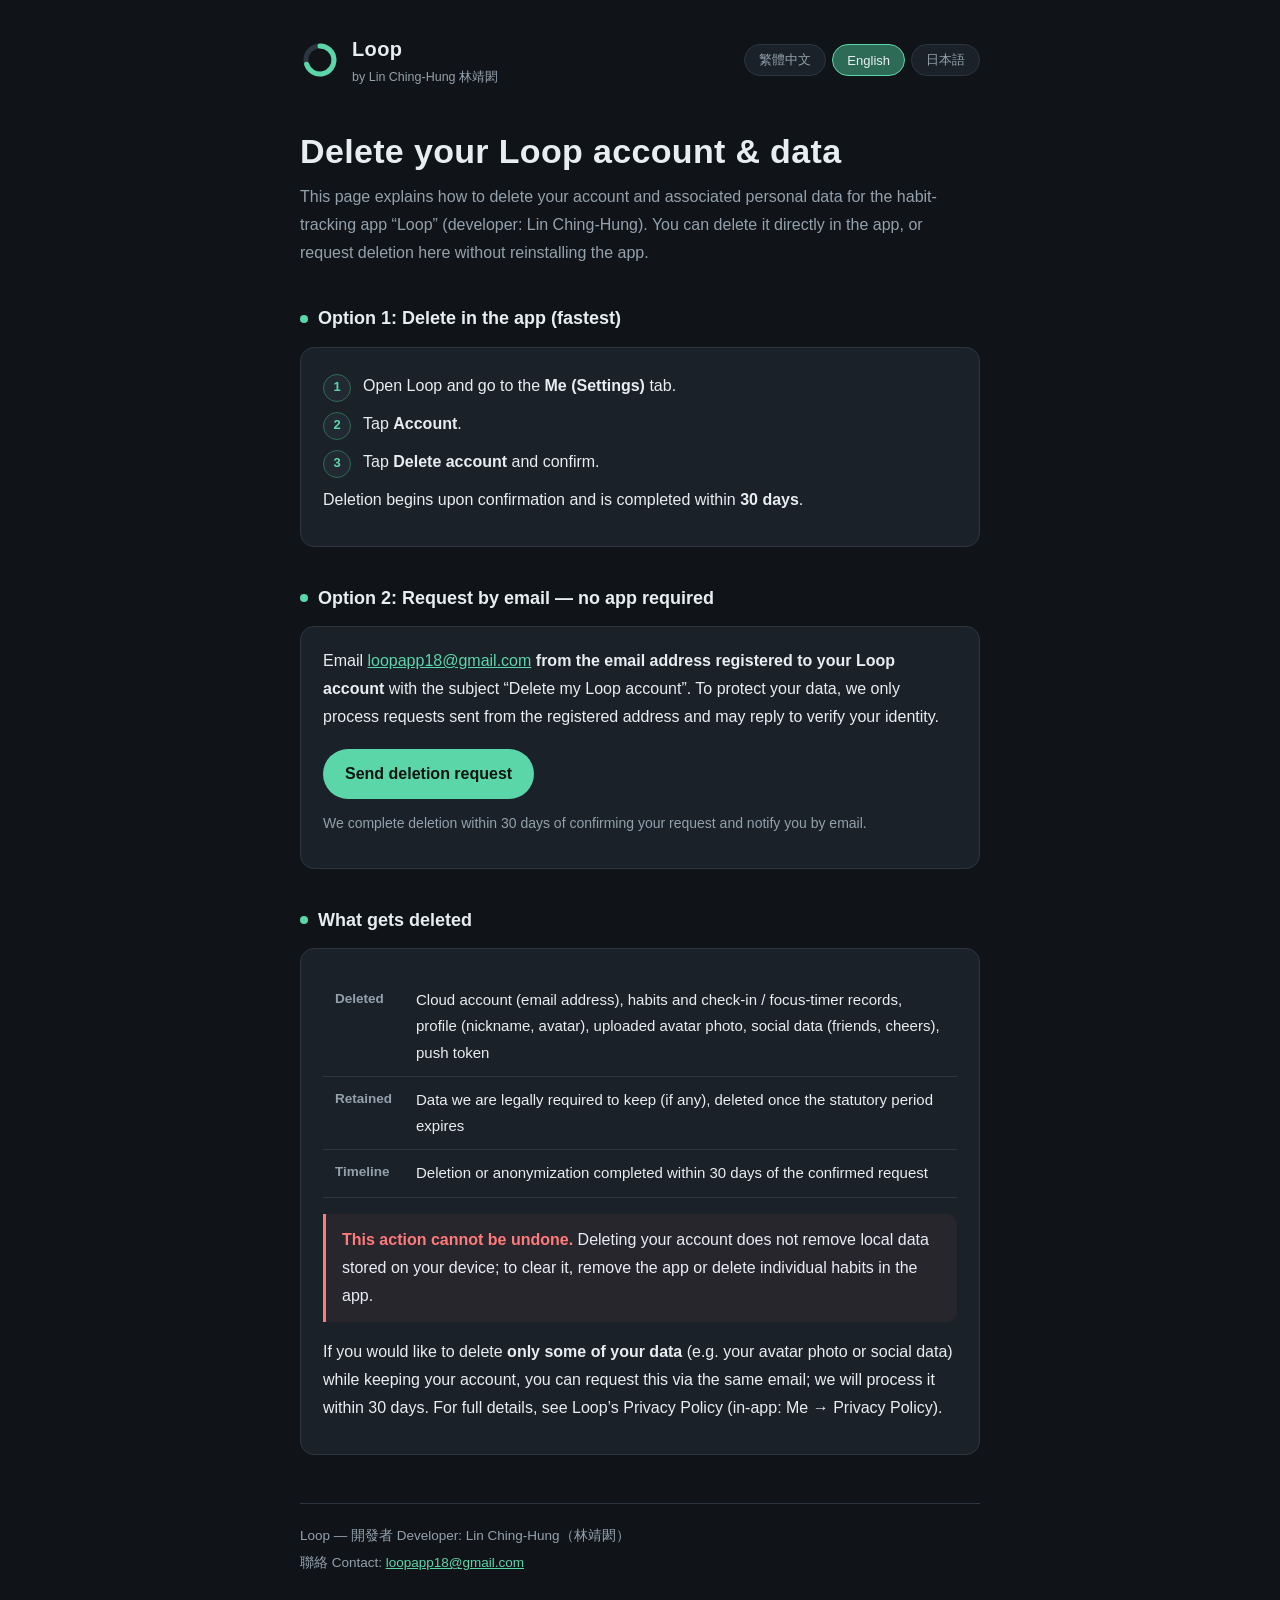
==== delete-account.html @ 4a1a557f "Add files via upload" ====
<!DOCTYPE html>
<html lang="zh-Hant">
<head>
<meta charset="UTF-8">
<meta name="viewport" content="width=device-width, initial-scale=1.0">
<title>Loop — 帳號與資料刪除 / Account &amp; Data Deletion</title>
<meta name="description" content="如何刪除你的 Loop 帳號與個人資料。How to delete your Loop account and data.">
<style>
  :root{
    --bg:#101418; --surface:#1a2128; --surface-2:#212a33;
    --text:#e8edf2; --muted:#93a1ad; --line:#2c3640;
    --accent:#5bd6a9; --accent-dim:#2e6b56; --danger:#ff7a7a;
    --radius:14px;
  }
  *{box-sizing:border-box;margin:0;padding:0}
  html{scroll-behavior:smooth}
  @media (prefers-reduced-motion:reduce){html{scroll-behavior:auto}}
  body{
    background:var(--bg); color:var(--text);
    font-family:-apple-system,BlinkMacSystemFont,"Segoe UI","Noto Sans TC","Noto Sans JP","PingFang TC","Hiragino Sans",Roboto,sans-serif;
    line-height:1.75; font-size:16px;
  }
  .wrap{max-width:720px;margin:0 auto;padding:32px 20px 64px}
  header.site{display:flex;align-items:center;justify-content:space-between;gap:16px;margin-bottom:40px;flex-wrap:wrap}
  .brand{display:flex;align-items:center;gap:12px}
  .brand svg{display:block}
  .brand .name{font-weight:700;font-size:20px;letter-spacing:.02em}
  .brand .by{font-size:12.5px;color:var(--muted)}
  .lang{display:flex;gap:6px}
  .lang button{
    background:var(--surface);color:var(--muted);border:1px solid var(--line);
    border-radius:999px;padding:6px 14px;font-size:13px;cursor:pointer;font-family:inherit;
  }
  .lang button[aria-pressed="true"]{background:var(--accent-dim);color:var(--text);border-color:var(--accent)}
  .lang button:focus-visible{outline:2px solid var(--accent);outline-offset:2px}

  h1{font-size:clamp(26px,5vw,34px);line-height:1.3;margin-bottom:10px;letter-spacing:.01em}
  .lede{color:var(--muted);margin-bottom:32px}
  h2{font-size:18px;margin:36px 0 12px;display:flex;align-items:center;gap:10px}
  h2 .tick{width:8px;height:8px;border-radius:50%;background:var(--accent);flex:none}
  p{margin-bottom:12px}
  .card{background:var(--surface);border:1px solid var(--line);border-radius:var(--radius);padding:20px 22px;margin-bottom:16px}
  ol.steps{list-style:none;counter-reset:s;margin:4px 0}
  ol.steps li{counter-increment:s;position:relative;padding-left:40px;margin-bottom:10px}
  ol.steps li::before{
    content:counter(s);position:absolute;left:0;top:2px;width:26px;height:26px;border-radius:50%;
    background:var(--surface-2);border:1px solid var(--accent-dim);color:var(--accent);
    font-size:13px;font-weight:700;display:flex;align-items:center;justify-content:center;
  }
  ul.plain{list-style:none}
  ul.plain li{padding-left:22px;position:relative;margin-bottom:8px}
  ul.plain li::before{content:"";position:absolute;left:4px;top:.72em;width:7px;height:7px;border-radius:50%;background:var(--accent-dim)}
  .danger-note{border-left:3px solid var(--danger);background:rgba(255,122,122,.06);padding:12px 16px;border-radius:0 10px 10px 0;margin:16px 0;color:var(--text)}
  .danger-note strong{color:var(--danger)}
  a{color:var(--accent)}
  a.btn{
    display:inline-block;background:var(--accent);color:#0c1411;text-decoration:none;font-weight:700;
    padding:11px 22px;border-radius:999px;margin-top:6px;
  }
  a.btn:focus-visible{outline:2px solid var(--text);outline-offset:2px}
  code{background:var(--surface-2);border:1px solid var(--line);border-radius:6px;padding:1px 7px;font-size:14px;font-family:ui-monospace,SFMono-Regular,Menlo,monospace}
  table{width:100%;border-collapse:collapse;margin:8px 0 4px;font-size:15px}
  th,td{text-align:left;padding:10px 12px;border-bottom:1px solid var(--line);vertical-align:top}
  th{color:var(--muted);font-weight:600;font-size:13.5px;white-space:nowrap}
  footer{margin-top:48px;padding-top:20px;border-top:1px solid var(--line);color:var(--muted);font-size:13.5px}
  footer p{margin-bottom:4px}
  section.i18n[hidden]{display:none}
</style>
</head>
<body>
<div class="wrap">

  <header class="site">
    <div class="brand">
      <!-- Loop ring mark: an open ring — the loop, released -->
      <svg width="40" height="40" viewBox="0 0 40 40" role="img" aria-label="Loop">
        <circle cx="20" cy="20" r="14" fill="none" stroke="#2c3640" stroke-width="5"/>
        <path d="M20 6 a14 14 0 1 1 -13.4 18.2" fill="none" stroke="#5bd6a9" stroke-width="5" stroke-linecap="round"/>
      </svg>
      <div>
        <div class="name">Loop</div>
        <div class="by">by Lin Ching-Hung 林靖閎</div>
      </div>
    </div>
    <nav class="lang" aria-label="Language">
      <button type="button" data-lang="zh" aria-pressed="true">繁體中文</button>
      <button type="button" data-lang="en" aria-pressed="false">English</button>
      <button type="button" data-lang="ja" aria-pressed="false">日本語</button>
    </nav>
  </header>

  <!-- ===================== 繁體中文 ===================== -->
  <section class="i18n" id="sec-zh" lang="zh-Hant">
    <h1>刪除你的 Loop 帳號與資料</h1>
    <p class="lede">本頁說明如何刪除習慣養成 App「Loop」（開發者：林靖閎）的帳號及相關個人資料。你可以在 App 內直接刪除，也可以不重新安裝 App、直接在本頁提出刪除請求。</p>

    <h2><span class="tick" aria-hidden="true"></span>方式一：在 App 內刪除（最快）</h2>
    <div class="card">
      <ol class="steps">
        <li>開啟 Loop，前往「<strong>我的（設定）</strong>」分頁。</li>
        <li>點選「<strong>帳號</strong>」。</li>
        <li>點選「<strong>刪除帳號</strong>」並依畫面確認。</li>
      </ol>
      <p>確認後即開始刪除程序，最遲於 <strong>30 天內</strong>完成。</p>
    </div>

    <h2><span class="tick" aria-hidden="true"></span>方式二：不需安裝 App，來信提出請求</h2>
    <div class="card">
      <p>請以你<strong>註冊 Loop 帳號時使用的電子郵件</strong>寄信至 <a href="mailto:loopapp18@gmail.com">loopapp18@gmail.com</a>，主旨註明「刪除 Loop 帳號」。為保護你的資料安全，我們僅受理由註冊信箱寄出的請求，必要時會回信與你確認身分。</p>
      <p><a class="btn" href="mailto:loopapp18@gmail.com?subject=%E5%88%AA%E9%99%A4%20Loop%20%E5%B8%B3%E8%99%9F">寄出刪除請求</a></p>
      <p style="color:var(--muted);font-size:14px;margin-top:10px">收到請求後，我們會於 30 天內完成刪除並回信通知你。</p>
    </div>

    <h2><span class="tick" aria-hidden="true"></span>會刪除哪些資料</h2>
    <div class="card">
      <table>
        <tr><th>刪除項目</th><td>雲端帳號（電子郵件）、習慣與打卡／專注計時紀錄、個人檔案（暱稱、頭像）、已上傳的頭像照片、好友關係與加油等社交資料、推播識別碼（push token）</td></tr>
        <tr><th>保留項目</th><td>法律要求保留之資料（如有），保留至法定期限屆滿後刪除</td></tr>
        <tr><th>處理期限</th><td>自確認請求起 30 天內完成刪除或匿名化</td></tr>
      </table>
      <div class="danger-note"><strong>此操作無法復原。</strong>刪除帳號不會移除你裝置上的本機資料；如需一併清除，請自行刪除 App 或在 App 內刪除個別習慣。</div>
      <p>若你只想刪除<strong>部分資料</strong>（例如頭像照片或社交資料）而保留帳號，也可透過上方信箱提出，我們會於 30 天內處理。詳細的資料處理方式請參閱 Loop 的《隱私權政策》（App 內「我的 → 隱私權政策」）。</p>
    </div>
  </section>

  <!-- ===================== English ===================== -->
  <section class="i18n" id="sec-en" lang="en" hidden>
    <h1>Delete your Loop account &amp; data</h1>
    <p class="lede">This page explains how to delete your account and associated personal data for the habit-tracking app “Loop” (developer: Lin Ching-Hung). You can delete it directly in the app, or request deletion here without reinstalling the app.</p>

    <h2><span class="tick" aria-hidden="true"></span>Option 1: Delete in the app (fastest)</h2>
    <div class="card">
      <ol class="steps">
        <li>Open Loop and go to the <strong>Me (Settings)</strong> tab.</li>
        <li>Tap <strong>Account</strong>.</li>
        <li>Tap <strong>Delete account</strong> and confirm.</li>
      </ol>
      <p>Deletion begins upon confirmation and is completed within <strong>30 days</strong>.</p>
    </div>

    <h2><span class="tick" aria-hidden="true"></span>Option 2: Request by email — no app required</h2>
    <div class="card">
      <p>Email <a href="mailto:loopapp18@gmail.com">loopapp18@gmail.com</a> <strong>from the email address registered to your Loop account</strong> with the subject “Delete my Loop account”. To protect your data, we only process requests sent from the registered address and may reply to verify your identity.</p>
      <p><a class="btn" href="mailto:loopapp18@gmail.com?subject=Delete%20my%20Loop%20account">Send deletion request</a></p>
      <p style="color:var(--muted);font-size:14px;margin-top:10px">We complete deletion within 30 days of confirming your request and notify you by email.</p>
    </div>

    <h2><span class="tick" aria-hidden="true"></span>What gets deleted</h2>
    <div class="card">
      <table>
        <tr><th>Deleted</th><td>Cloud account (email address), habits and check-in / focus-timer records, profile (nickname, avatar), uploaded avatar photo, social data (friends, cheers), push token</td></tr>
        <tr><th>Retained</th><td>Data we are legally required to keep (if any), deleted once the statutory period expires</td></tr>
        <tr><th>Timeline</th><td>Deletion or anonymization completed within 30 days of the confirmed request</td></tr>
      </table>
      <div class="danger-note"><strong>This action cannot be undone.</strong> Deleting your account does not remove local data stored on your device; to clear it, remove the app or delete individual habits in the app.</div>
      <p>If you would like to delete <strong>only some of your data</strong> (e.g. your avatar photo or social data) while keeping your account, you can request this via the same email; we will process it within 30 days. For full details, see Loop’s Privacy Policy (in-app: Me → Privacy Policy).</p>
    </div>
  </section>

  <!-- ===================== 日本語 ===================== -->
  <section class="i18n" id="sec-ja" lang="ja" hidden>
    <h1>Loop アカウントとデータの削除</h1>
    <p class="lede">本ページでは、習慣化アプリ「Loop」（開発者：林靖閎）のアカウントと関連する個人データの削除方法を説明します。アプリ内で直接削除できるほか、アプリを再インストールせずに本ページから削除を依頼することもできます。</p>

    <h2><span class="tick" aria-hidden="true"></span>方法1：アプリ内で削除（最速）</h2>
    <div class="card">
      <ol class="steps">
        <li>Loop を開き、「<strong>マイ（設定）</strong>」タブへ進みます。</li>
        <li>「<strong>アカウント</strong>」をタップします。</li>
        <li>「<strong>アカウント削除</strong>」をタップし、確認します。</li>
      </ol>
      <p>確認後に削除手続きが開始され、<strong>30日以内</strong>に完了します。</p>
    </div>

    <h2><span class="tick" aria-hidden="true"></span>方法2：アプリ不要、メールで依頼</h2>
    <div class="card">
      <p><strong>Loop アカウントに登録したメールアドレス</strong>から、件名「Loop アカウント削除」で <a href="mailto:loopapp18@gmail.com">loopapp18@gmail.com</a> 宛にご連絡ください。データ保護のため、登録メールアドレスからの依頼のみ受け付け、必要に応じて本人確認のため返信する場合があります。</p>
      <p><a class="btn" href="mailto:loopapp18@gmail.com?subject=Loop%20%E3%82%A2%E3%82%AB%E3%82%A6%E3%83%B3%E3%83%88%E5%89%8A%E9%99%A4">削除依頼を送る</a></p>
      <p style="color:var(--muted);font-size:14px;margin-top:10px">依頼の確認後、30日以内に削除を完了し、メールでお知らせします。</p>
    </div>

    <h2><span class="tick" aria-hidden="true"></span>削除されるデータ</h2>
    <div class="card">
      <table>
        <tr><th>削除対象</th><td>クラウドアカウント（メールアドレス）、習慣とチェックイン／集中計測の記録、プロフィール（ニックネーム、アバター）、アップロードしたアバター写真、フレンドや応援などのソーシャルデータ、プッシュトークン</td></tr>
        <tr><th>保持対象</th><td>法律により保持が必要なデータ（ある場合）。法定期間の経過後に削除します</td></tr>
        <tr><th>期間</th><td>依頼の確認から30日以内に削除または匿名化を完了</td></tr>
      </table>
      <div class="danger-note"><strong>この操作は取り消せません。</strong>アカウントを削除しても、端末内のローカルデータは削除されません。消去するには、アプリを削除するか、アプリ内で個別の習慣を削除してください。</div>
      <p>アカウントを保持したまま<strong>一部のデータのみ</strong>（アバター写真やソーシャルデータなど）を削除したい場合も、上記メールからご依頼ください。30日以内に対応します。詳細は Loop のプライバシーポリシー（アプリ内：マイ → プライバシーポリシー）をご覧ください。</p>
    </div>
  </section>

  <footer>
    <p>Loop — 開發者 Developer: Lin Ching-Hung（林靖閎）</p>
    <p>聯絡 Contact: <a href="mailto:loopapp18@gmail.com">loopapp18@gmail.com</a></p>
  </footer>
</div>

<script>
(function(){
  var btns = document.querySelectorAll('.lang button');
  var secs = { zh: document.getElementById('sec-zh'), en: document.getElementById('sec-en'), ja: document.getElementById('sec-ja') };
  function show(lang){
    Object.keys(secs).forEach(function(k){ secs[k].hidden = (k !== lang); });
    btns.forEach(function(b){ b.setAttribute('aria-pressed', String(b.dataset.lang === lang)); });
    document.documentElement.lang = lang === 'zh' ? 'zh-Hant' : lang;
  }
  btns.forEach(function(b){ b.addEventListener('click', function(){ show(b.dataset.lang); }); });
  // Pick a sensible default from the browser language
  var nav = (navigator.language || 'zh').toLowerCase();
  if (nav.indexOf('ja') === 0) show('ja');
  else if (nav.indexOf('zh') === 0) show('zh');
  else show('en');
})();
</script>
</body>
</html>
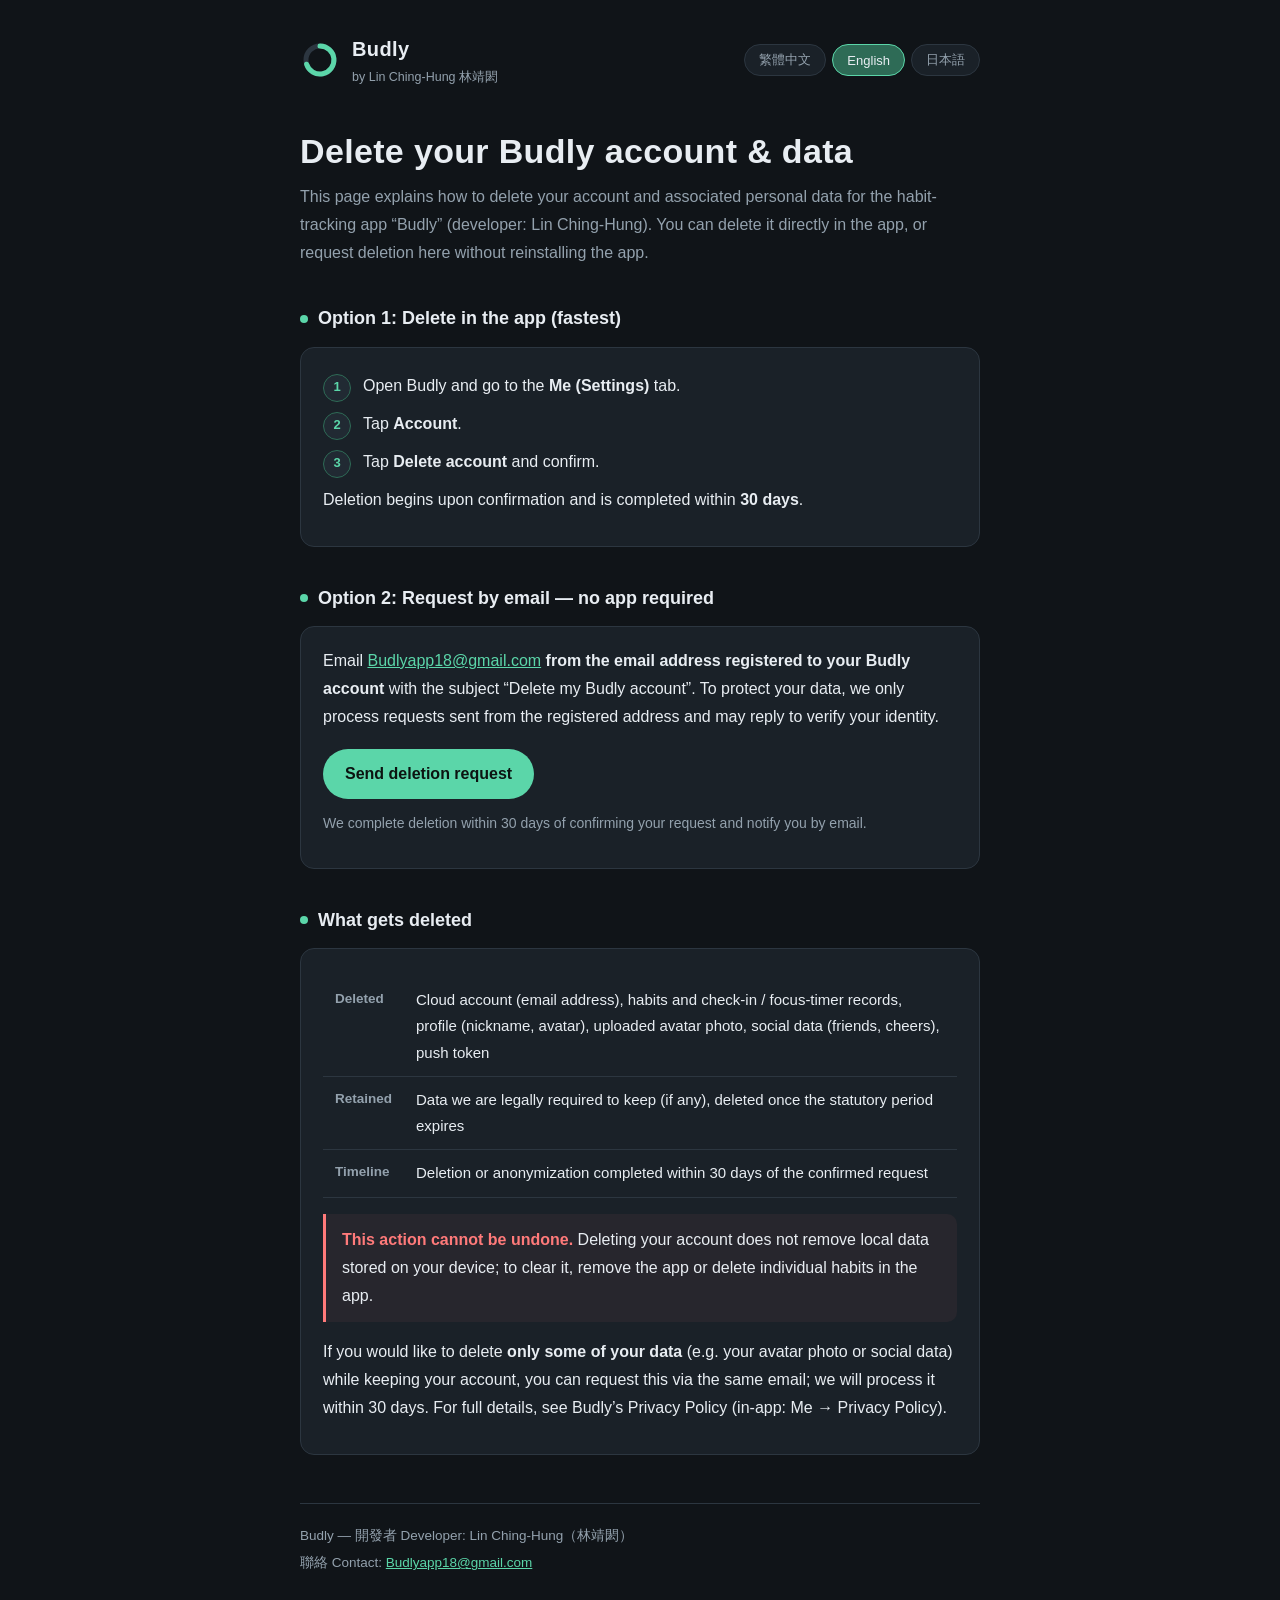
==== commit b25d6042: "Update delete-account.html" ====
--- a/delete-account.html
+++ b/delete-account.html
@@ -3,8 +3,8 @@
 <head>
 <meta charset="UTF-8">
 <meta name="viewport" content="width=device-width, initial-scale=1.0">
-<title>Loop — 帳號與資料刪除 / Account &amp; Data Deletion</title>
-<meta name="description" content="如何刪除你的 Loop 帳號與個人資料。How to delete your Loop account and data.">
+<title>Budly — 帳號與資料刪除 / Account &amp; Data Deletion</title>
+<meta name="description" content="如何刪除你的 Budly 帳號與個人資料。How to delete your Budly account and data.">
 <style>
   :root{
     --bg:#101418; --surface:#1a2128; --surface-2:#212a33;
@@ -72,13 +72,13 @@
 
   <header class="site">
     <div class="brand">
-      <!-- Loop ring mark: an open ring — the loop, released -->
-      <svg width="40" height="40" viewBox="0 0 40 40" role="img" aria-label="Loop">
+      <!-- Budly ring mark: an open ring — the Budly, released -->
+      <svg width="40" height="40" viewBox="0 0 40 40" role="img" aria-label="Budly">
         <circle cx="20" cy="20" r="14" fill="none" stroke="#2c3640" stroke-width="5"/>
         <path d="M20 6 a14 14 0 1 1 -13.4 18.2" fill="none" stroke="#5bd6a9" stroke-width="5" stroke-linecap="round"/>
       </svg>
       <div>
-        <div class="name">Loop</div>
+        <div class="name">Budly</div>
         <div class="by">by Lin Ching-Hung 林靖閎</div>
       </div>
     </div>
@@ -91,13 +91,13 @@
 
   <!-- ===================== 繁體中文 ===================== -->
   <section class="i18n" id="sec-zh" lang="zh-Hant">
-    <h1>刪除你的 Loop 帳號與資料</h1>
-    <p class="lede">本頁說明如何刪除習慣養成 App「Loop」（開發者：林靖閎）的帳號及相關個人資料。你可以在 App 內直接刪除，也可以不重新安裝 App、直接在本頁提出刪除請求。</p>
+    <h1>刪除你的 Budly 帳號與資料</h1>
+    <p class="lede">本頁說明如何刪除習慣養成 App「Budly」（開發者：林靖閎）的帳號及相關個人資料。你可以在 App 內直接刪除，也可以不重新安裝 App、直接在本頁提出刪除請求。</p>
 
     <h2><span class="tick" aria-hidden="true"></span>方式一：在 App 內刪除（最快）</h2>
     <div class="card">
       <ol class="steps">
-        <li>開啟 Loop，前往「<strong>我的（設定）</strong>」分頁。</li>
+        <li>開啟 Budly，前往「<strong>我的（設定）</strong>」分頁。</li>
         <li>點選「<strong>帳號</strong>」。</li>
         <li>點選「<strong>刪除帳號</strong>」並依畫面確認。</li>
       </ol>
@@ -106,8 +106,8 @@
 
     <h2><span class="tick" aria-hidden="true"></span>方式二：不需安裝 App，來信提出請求</h2>
     <div class="card">
-      <p>請以你<strong>註冊 Loop 帳號時使用的電子郵件</strong>寄信至 <a href="mailto:loopapp18@gmail.com">loopapp18@gmail.com</a>，主旨註明「刪除 Loop 帳號」。為保護你的資料安全，我們僅受理由註冊信箱寄出的請求，必要時會回信與你確認身分。</p>
-      <p><a class="btn" href="mailto:loopapp18@gmail.com?subject=%E5%88%AA%E9%99%A4%20Loop%20%E5%B8%B3%E8%99%9F">寄出刪除請求</a></p>
+      <p>請以你<strong>註冊 Budly 帳號時使用的電子郵件</strong>寄信至 <a href="mailto:Budlyapp18@gmail.com">Budlyapp18@gmail.com</a>，主旨註明「刪除 Budly 帳號」。為保護你的資料安全，我們僅受理由註冊信箱寄出的請求，必要時會回信與你確認身分。</p>
+      <p><a class="btn" href="mailto:Budlyapp18@gmail.com?subject=%E5%88%AA%E9%99%A4%20Budly%20%E5%B8%B3%E8%99%9F">寄出刪除請求</a></p>
       <p style="color:var(--muted);font-size:14px;margin-top:10px">收到請求後，我們會於 30 天內完成刪除並回信通知你。</p>
     </div>
 
@@ -119,19 +119,19 @@
         <tr><th>處理期限</th><td>自確認請求起 30 天內完成刪除或匿名化</td></tr>
       </table>
       <div class="danger-note"><strong>此操作無法復原。</strong>刪除帳號不會移除你裝置上的本機資料；如需一併清除，請自行刪除 App 或在 App 內刪除個別習慣。</div>
-      <p>若你只想刪除<strong>部分資料</strong>（例如頭像照片或社交資料）而保留帳號，也可透過上方信箱提出，我們會於 30 天內處理。詳細的資料處理方式請參閱 Loop 的《隱私權政策》（App 內「我的 → 隱私權政策」）。</p>
+      <p>若你只想刪除<strong>部分資料</strong>（例如頭像照片或社交資料）而保留帳號，也可透過上方信箱提出，我們會於 30 天內處理。詳細的資料處理方式請參閱 Budly 的《隱私權政策》（App 內「我的 → 隱私權政策」）。</p>
     </div>
   </section>
 
   <!-- ===================== English ===================== -->
   <section class="i18n" id="sec-en" lang="en" hidden>
-    <h1>Delete your Loop account &amp; data</h1>
-    <p class="lede">This page explains how to delete your account and associated personal data for the habit-tracking app “Loop” (developer: Lin Ching-Hung). You can delete it directly in the app, or request deletion here without reinstalling the app.</p>
+    <h1>Delete your Budly account &amp; data</h1>
+    <p class="lede">This page explains how to delete your account and associated personal data for the habit-tracking app “Budly” (developer: Lin Ching-Hung). You can delete it directly in the app, or request deletion here without reinstalling the app.</p>
 
     <h2><span class="tick" aria-hidden="true"></span>Option 1: Delete in the app (fastest)</h2>
     <div class="card">
       <ol class="steps">
-        <li>Open Loop and go to the <strong>Me (Settings)</strong> tab.</li>
+        <li>Open Budly and go to the <strong>Me (Settings)</strong> tab.</li>
         <li>Tap <strong>Account</strong>.</li>
         <li>Tap <strong>Delete account</strong> and confirm.</li>
       </ol>
@@ -140,8 +140,8 @@
 
     <h2><span class="tick" aria-hidden="true"></span>Option 2: Request by email — no app required</h2>
     <div class="card">
-      <p>Email <a href="mailto:loopapp18@gmail.com">loopapp18@gmail.com</a> <strong>from the email address registered to your Loop account</strong> with the subject “Delete my Loop account”. To protect your data, we only process requests sent from the registered address and may reply to verify your identity.</p>
-      <p><a class="btn" href="mailto:loopapp18@gmail.com?subject=Delete%20my%20Loop%20account">Send deletion request</a></p>
+      <p>Email <a href="mailto:Budlyapp18@gmail.com">Budlyapp18@gmail.com</a> <strong>from the email address registered to your Budly account</strong> with the subject “Delete my Budly account”. To protect your data, we only process requests sent from the registered address and may reply to verify your identity.</p>
+      <p><a class="btn" href="mailto:Budlyapp18@gmail.com?subject=Delete%20my%20Budly%20account">Send deletion request</a></p>
       <p style="color:var(--muted);font-size:14px;margin-top:10px">We complete deletion within 30 days of confirming your request and notify you by email.</p>
     </div>
 
@@ -153,19 +153,19 @@
         <tr><th>Timeline</th><td>Deletion or anonymization completed within 30 days of the confirmed request</td></tr>
       </table>
       <div class="danger-note"><strong>This action cannot be undone.</strong> Deleting your account does not remove local data stored on your device; to clear it, remove the app or delete individual habits in the app.</div>
-      <p>If you would like to delete <strong>only some of your data</strong> (e.g. your avatar photo or social data) while keeping your account, you can request this via the same email; we will process it within 30 days. For full details, see Loop’s Privacy Policy (in-app: Me → Privacy Policy).</p>
+      <p>If you would like to delete <strong>only some of your data</strong> (e.g. your avatar photo or social data) while keeping your account, you can request this via the same email; we will process it within 30 days. For full details, see Budly’s Privacy Policy (in-app: Me → Privacy Policy).</p>
     </div>
   </section>
 
   <!-- ===================== 日本語 ===================== -->
   <section class="i18n" id="sec-ja" lang="ja" hidden>
-    <h1>Loop アカウントとデータの削除</h1>
-    <p class="lede">本ページでは、習慣化アプリ「Loop」（開発者：林靖閎）のアカウントと関連する個人データの削除方法を説明します。アプリ内で直接削除できるほか、アプリを再インストールせずに本ページから削除を依頼することもできます。</p>
+    <h1>Budly アカウントとデータの削除</h1>
+    <p class="lede">本ページでは、習慣化アプリ「Budly」（開発者：林靖閎）のアカウントと関連する個人データの削除方法を説明します。アプリ内で直接削除できるほか、アプリを再インストールせずに本ページから削除を依頼することもできます。</p>
 
     <h2><span class="tick" aria-hidden="true"></span>方法1：アプリ内で削除（最速）</h2>
     <div class="card">
       <ol class="steps">
-        <li>Loop を開き、「<strong>マイ（設定）</strong>」タブへ進みます。</li>
+        <li>Budly を開き、「<strong>マイ（設定）</strong>」タブへ進みます。</li>
         <li>「<strong>アカウント</strong>」をタップします。</li>
         <li>「<strong>アカウント削除</strong>」をタップし、確認します。</li>
       </ol>
@@ -174,8 +174,8 @@
 
     <h2><span class="tick" aria-hidden="true"></span>方法2：アプリ不要、メールで依頼</h2>
     <div class="card">
-      <p><strong>Loop アカウントに登録したメールアドレス</strong>から、件名「Loop アカウント削除」で <a href="mailto:loopapp18@gmail.com">loopapp18@gmail.com</a> 宛にご連絡ください。データ保護のため、登録メールアドレスからの依頼のみ受け付け、必要に応じて本人確認のため返信する場合があります。</p>
-      <p><a class="btn" href="mailto:loopapp18@gmail.com?subject=Loop%20%E3%82%A2%E3%82%AB%E3%82%A6%E3%83%B3%E3%83%88%E5%89%8A%E9%99%A4">削除依頼を送る</a></p>
+      <p><strong>Budly アカウントに登録したメールアドレス</strong>から、件名「Budly アカウント削除」で <a href="mailto:Budlyapp18@gmail.com">Budlyapp18@gmail.com</a> 宛にご連絡ください。データ保護のため、登録メールアドレスからの依頼のみ受け付け、必要に応じて本人確認のため返信する場合があります。</p>
+      <p><a class="btn" href="mailto:Budlyapp18@gmail.com?subject=Budly%20%E3%82%A2%E3%82%AB%E3%82%A6%E3%83%B3%E3%83%88%E5%89%8A%E9%99%A4">削除依頼を送る</a></p>
       <p style="color:var(--muted);font-size:14px;margin-top:10px">依頼の確認後、30日以内に削除を完了し、メールでお知らせします。</p>
     </div>
 
@@ -187,13 +187,13 @@
         <tr><th>期間</th><td>依頼の確認から30日以内に削除または匿名化を完了</td></tr>
       </table>
       <div class="danger-note"><strong>この操作は取り消せません。</strong>アカウントを削除しても、端末内のローカルデータは削除されません。消去するには、アプリを削除するか、アプリ内で個別の習慣を削除してください。</div>
-      <p>アカウントを保持したまま<strong>一部のデータのみ</strong>（アバター写真やソーシャルデータなど）を削除したい場合も、上記メールからご依頼ください。30日以内に対応します。詳細は Loop のプライバシーポリシー（アプリ内：マイ → プライバシーポリシー）をご覧ください。</p>
+      <p>アカウントを保持したまま<strong>一部のデータのみ</strong>（アバター写真やソーシャルデータなど）を削除したい場合も、上記メールからご依頼ください。30日以内に対応します。詳細は Budly のプライバシーポリシー（アプリ内：マイ → プライバシーポリシー）をご覧ください。</p>
     </div>
   </section>
 
   <footer>
-    <p>Loop — 開發者 Developer: Lin Ching-Hung（林靖閎）</p>
-    <p>聯絡 Contact: <a href="mailto:loopapp18@gmail.com">loopapp18@gmail.com</a></p>
+    <p>Budly — 開發者 Developer: Lin Ching-Hung（林靖閎）</p>
+    <p>聯絡 Contact: <a href="mailto:Budlyapp18@gmail.com">Budlyapp18@gmail.com</a></p>
   </footer>
 </div>
 
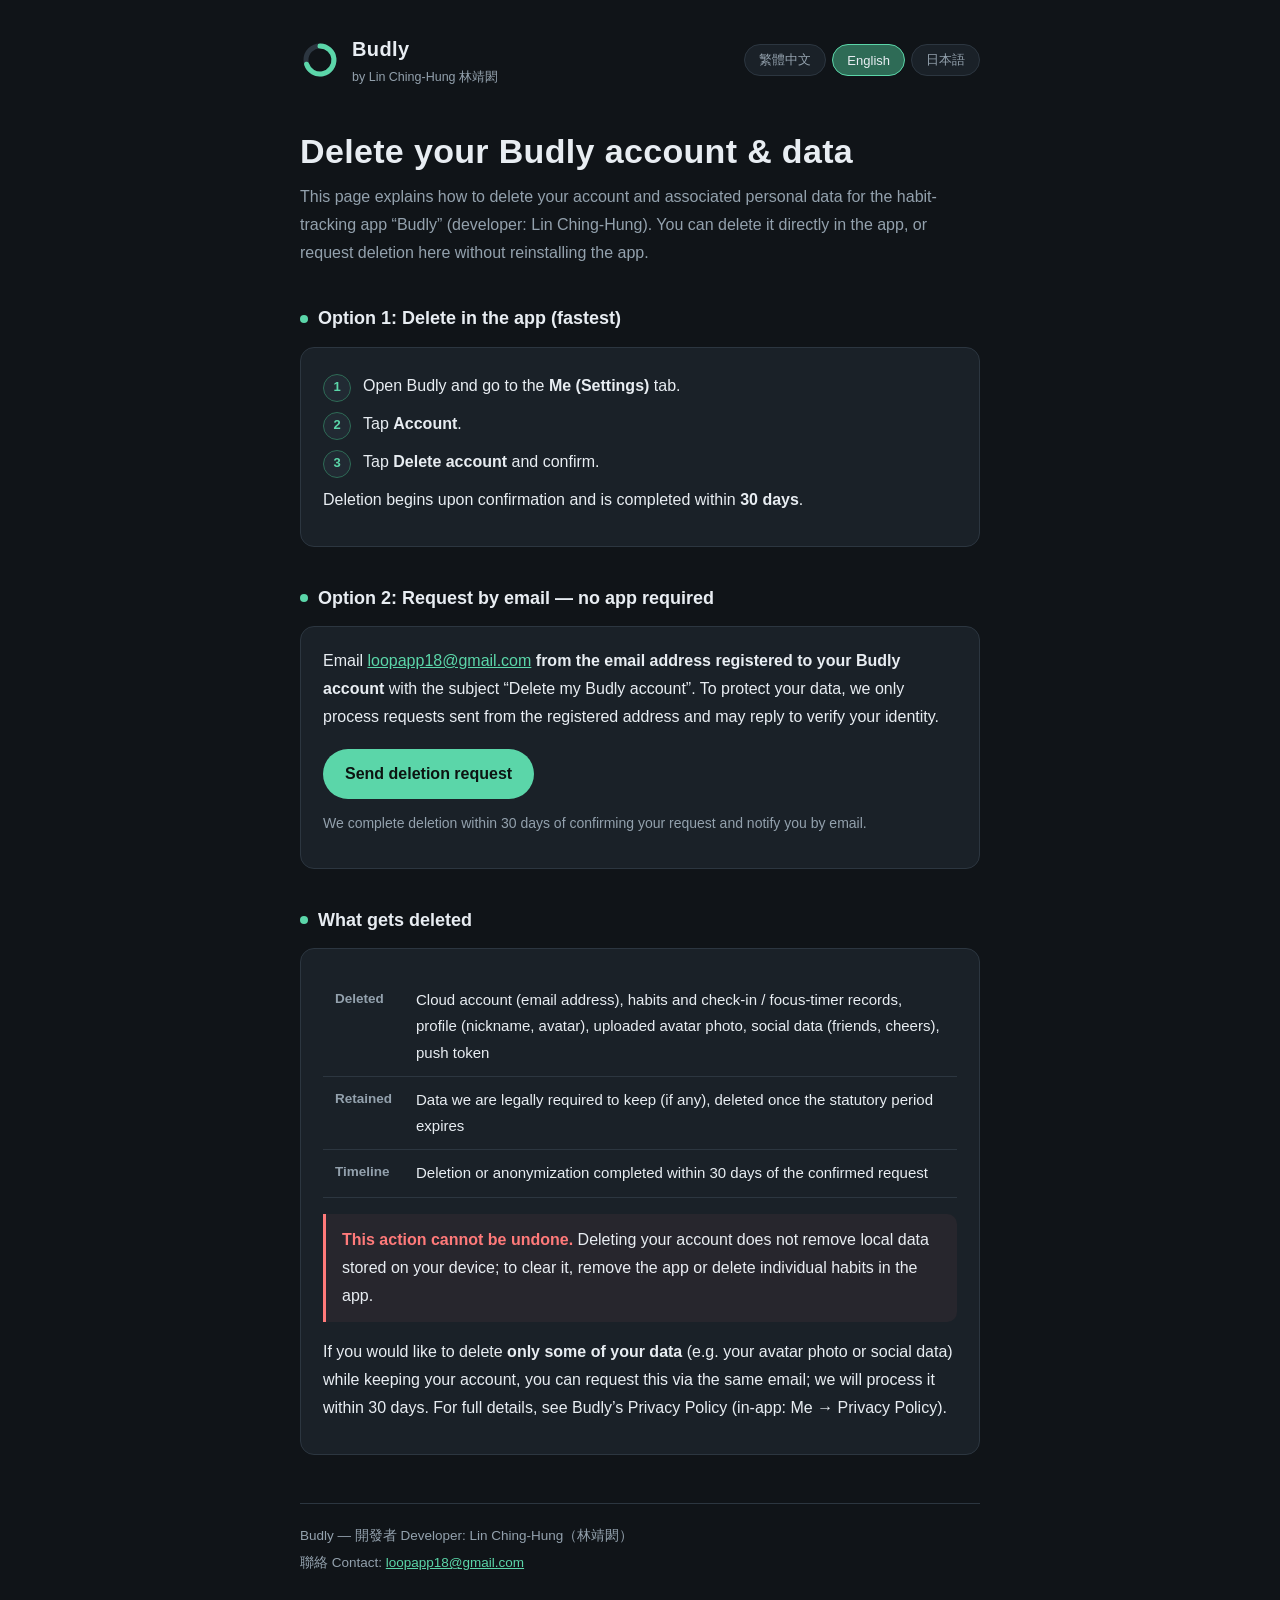
==== commit 9fbd6281: "Update delete-account.html" ====
--- a/delete-account.html
+++ b/delete-account.html
@@ -106,8 +106,8 @@
 
     <h2><span class="tick" aria-hidden="true"></span>方式二：不需安裝 App，來信提出請求</h2>
     <div class="card">
-      <p>請以你<strong>註冊 Budly 帳號時使用的電子郵件</strong>寄信至 <a href="mailto:Budlyapp18@gmail.com">Budlyapp18@gmail.com</a>，主旨註明「刪除 Budly 帳號」。為保護你的資料安全，我們僅受理由註冊信箱寄出的請求，必要時會回信與你確認身分。</p>
-      <p><a class="btn" href="mailto:Budlyapp18@gmail.com?subject=%E5%88%AA%E9%99%A4%20Budly%20%E5%B8%B3%E8%99%9F">寄出刪除請求</a></p>
+      <p>請以你<strong>註冊 Budly 帳號時使用的電子郵件</strong>寄信至 <a href="mailto:loopapp18@gmail.com">loopapp18@gmail.com</a>，主旨註明「刪除 Budly 帳號」。為保護你的資料安全，我們僅受理由註冊信箱寄出的請求，必要時會回信與你確認身分。</p>
+      <p><a class="btn" href="mailto:loopapp18@gmail.com?subject=%E5%88%AA%E9%99%A4%20Budly%20%E5%B8%B3%E8%99%9F">寄出刪除請求</a></p>
       <p style="color:var(--muted);font-size:14px;margin-top:10px">收到請求後，我們會於 30 天內完成刪除並回信通知你。</p>
     </div>
 
@@ -140,8 +140,8 @@
 
     <h2><span class="tick" aria-hidden="true"></span>Option 2: Request by email — no app required</h2>
     <div class="card">
-      <p>Email <a href="mailto:Budlyapp18@gmail.com">Budlyapp18@gmail.com</a> <strong>from the email address registered to your Budly account</strong> with the subject “Delete my Budly account”. To protect your data, we only process requests sent from the registered address and may reply to verify your identity.</p>
-      <p><a class="btn" href="mailto:Budlyapp18@gmail.com?subject=Delete%20my%20Budly%20account">Send deletion request</a></p>
+      <p>Email <a href="mailto:loopapp18@gmail.com">loopapp18@gmail.com</a> <strong>from the email address registered to your Budly account</strong> with the subject “Delete my Budly account”. To protect your data, we only process requests sent from the registered address and may reply to verify your identity.</p>
+      <p><a class="btn" href="mailto:loopapp18@gmail.com?subject=Delete%20my%20Budly%20account">Send deletion request</a></p>
       <p style="color:var(--muted);font-size:14px;margin-top:10px">We complete deletion within 30 days of confirming your request and notify you by email.</p>
     </div>
 
@@ -174,8 +174,8 @@
 
     <h2><span class="tick" aria-hidden="true"></span>方法2：アプリ不要、メールで依頼</h2>
     <div class="card">
-      <p><strong>Budly アカウントに登録したメールアドレス</strong>から、件名「Budly アカウント削除」で <a href="mailto:Budlyapp18@gmail.com">Budlyapp18@gmail.com</a> 宛にご連絡ください。データ保護のため、登録メールアドレスからの依頼のみ受け付け、必要に応じて本人確認のため返信する場合があります。</p>
-      <p><a class="btn" href="mailto:Budlyapp18@gmail.com?subject=Budly%20%E3%82%A2%E3%82%AB%E3%82%A6%E3%83%B3%E3%83%88%E5%89%8A%E9%99%A4">削除依頼を送る</a></p>
+      <p><strong>Budly アカウントに登録したメールアドレス</strong>から、件名「Budly アカウント削除」で <a href="mailto:loopapp18@gmail.com">loopapp18@gmail.com</a> 宛にご連絡ください。データ保護のため、登録メールアドレスからの依頼のみ受け付け、必要に応じて本人確認のため返信する場合があります。</p>
+      <p><a class="btn" href="mailto:loopapp18@gmail.com?subject=Budly%20%E3%82%A2%E3%82%AB%E3%82%A6%E3%83%B3%E3%83%88%E5%89%8A%E9%99%A4">削除依頼を送る</a></p>
       <p style="color:var(--muted);font-size:14px;margin-top:10px">依頼の確認後、30日以内に削除を完了し、メールでお知らせします。</p>
     </div>
 
@@ -193,7 +193,7 @@
 
   <footer>
     <p>Budly — 開發者 Developer: Lin Ching-Hung（林靖閎）</p>
-    <p>聯絡 Contact: <a href="mailto:Budlyapp18@gmail.com">Budlyapp18@gmail.com</a></p>
+    <p>聯絡 Contact: <a href="mailto:loopapp18@gmail.com">loopapp18@gmail.com</a></p>
   </footer>
 </div>
 
